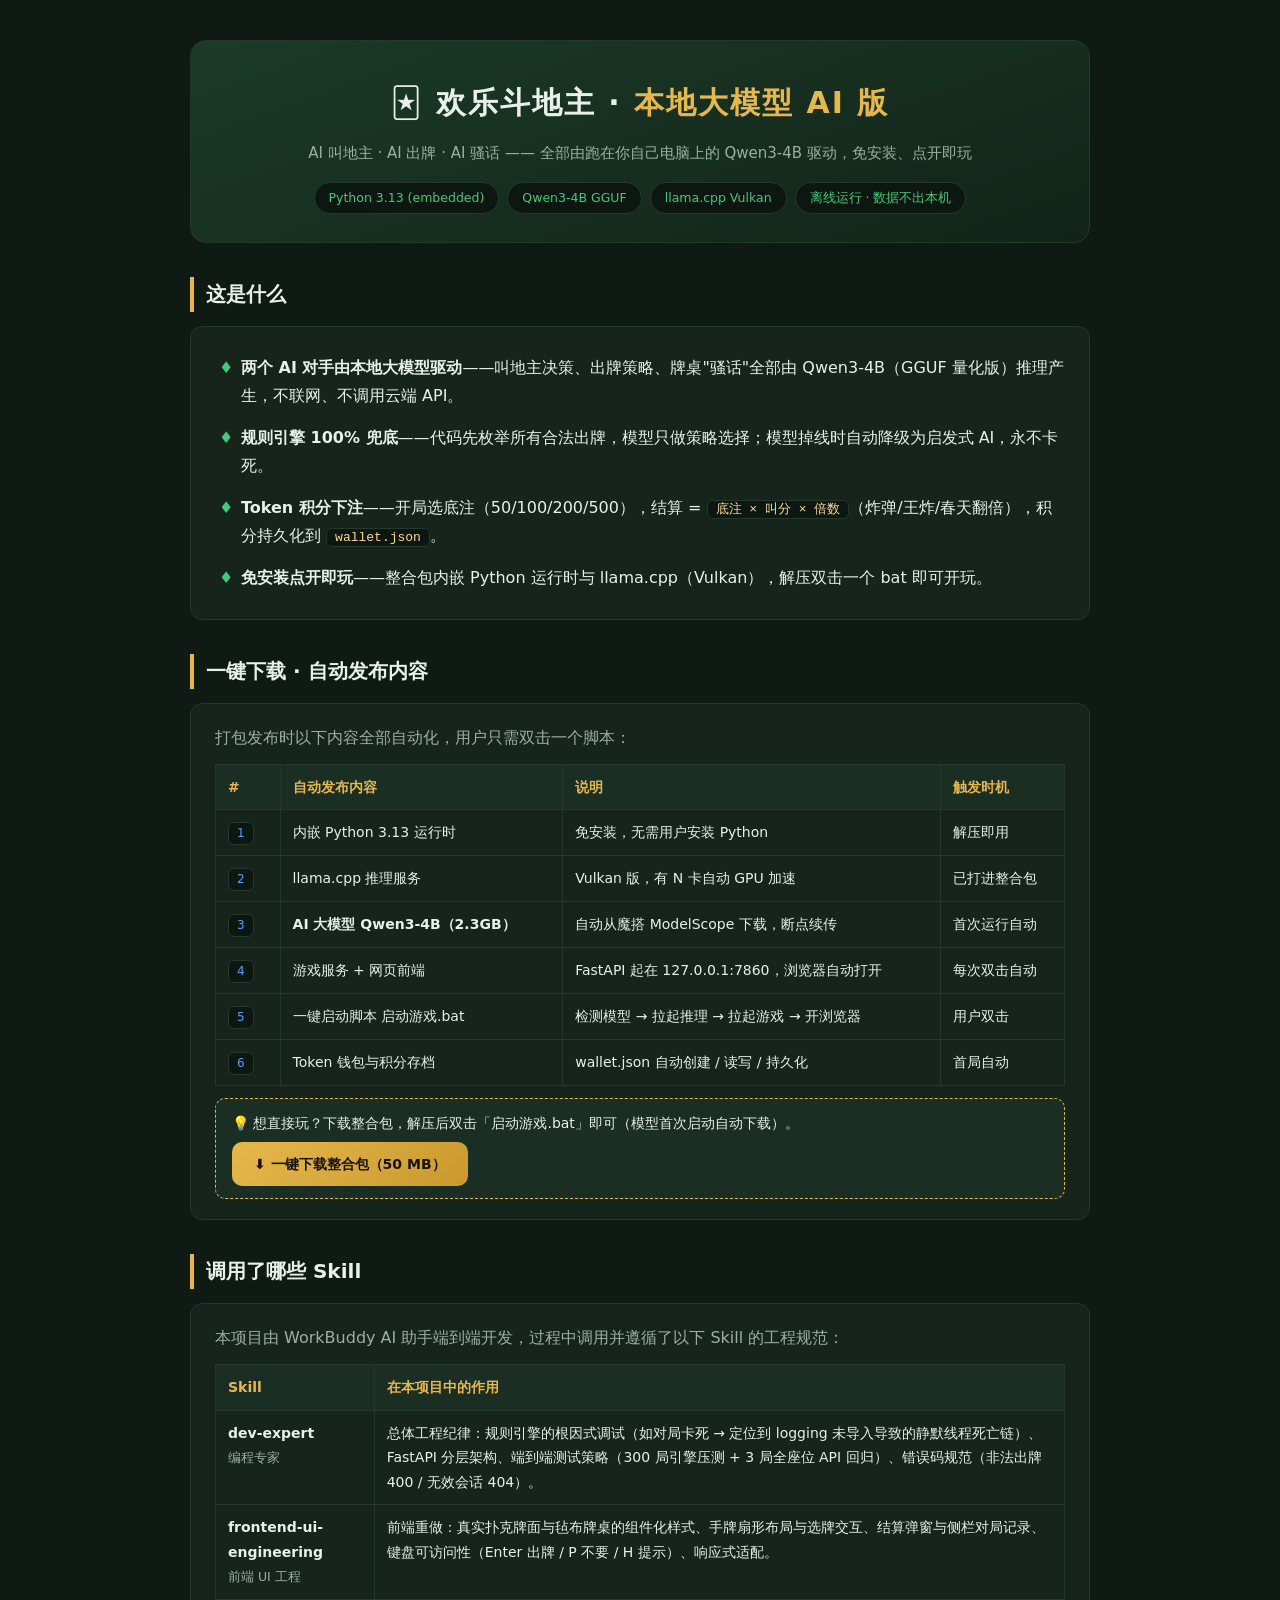
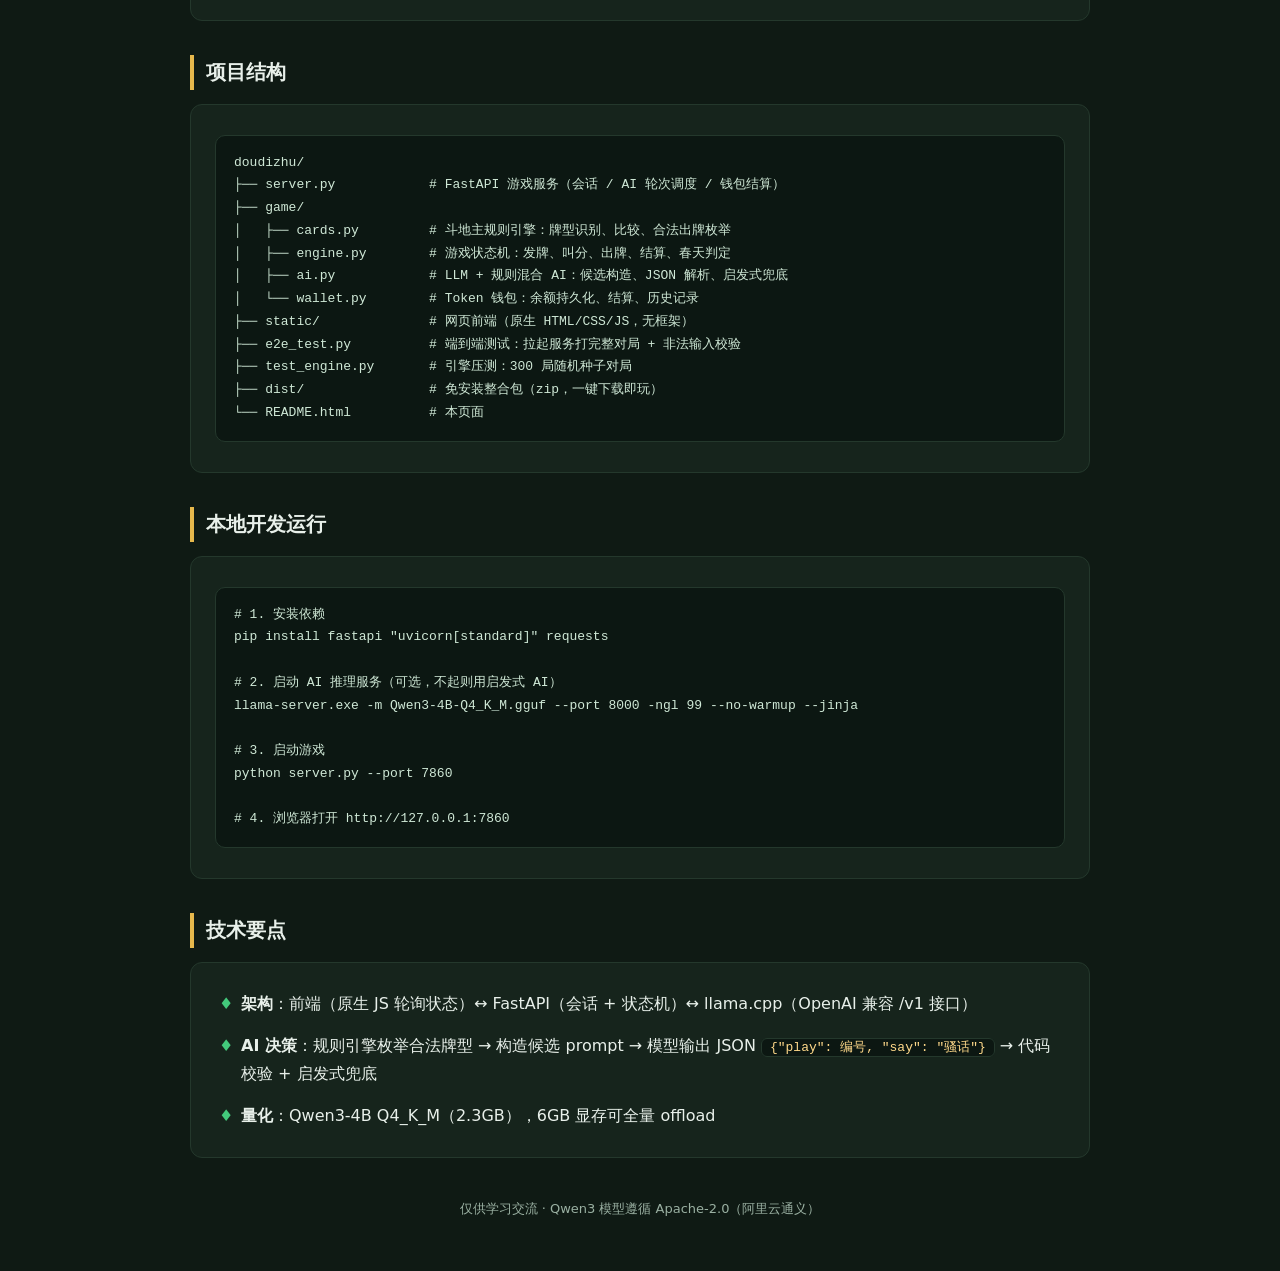
==== README.html @ 3fd72be3 "feat: 欢乐斗地主本地大模型AI版 - 规则引擎+LLM混合AI、Token积分系统、免安装整合包、README(MD+HTML)" ====
<!DOCTYPE html>
<html lang="zh-CN">
<head>
<meta charset="UTF-8">
<meta name="viewport" content="width=device-width, initial-scale=1.0">
<title>欢乐斗地主 · 本地大模型 AI 版</title>
<style>
  :root{
    --bg:#0f1a14; --panel:#16241c; --line:#24382c; --fg:#e8f0ea; --muted:#9ab0a2;
    --gold:#e6b84c; --green:#43c97b; --accent:#4ea1ff;
  }
  *{box-sizing:border-box;margin:0;padding:0}
  body{background:var(--bg);color:var(--fg);font-family:"Microsoft YaHei",system-ui,sans-serif;line-height:1.75;padding:40px 16px}
  .wrap{max-width:900px;margin:0 auto}
  header{text-align:center;padding:36px 20px 28px;background:linear-gradient(160deg,#1b3a28,#122419);border:1px solid var(--line);border-radius:16px;margin-bottom:28px}
  h1{font-size:30px;letter-spacing:2px}
  h1 .em{color:var(--gold)}
  .tagline{color:var(--muted);margin-top:10px;font-size:15px}
  .badges{margin-top:16px;display:flex;gap:8px;justify-content:center;flex-wrap:wrap}
  .badge{background:#0c1712;border:1px solid var(--line);border-radius:999px;padding:4px 14px;font-size:12.5px;color:var(--green)}
  h2{font-size:20px;margin:34px 0 14px;padding-left:12px;border-left:4px solid var(--gold)}
  .card{background:var(--panel);border:1px solid var(--line);border-radius:12px;padding:20px 24px;margin-bottom:14px}
  ul.feat{list-style:none}
  ul.feat li{padding:7px 0 7px 26px;position:relative}
  ul.feat li::before{content:"♦";position:absolute;left:4px;color:var(--green)}
  table{width:100%;border-collapse:collapse;font-size:14px}
  th,td{border:1px solid var(--line);padding:10px 12px;text-align:left;vertical-align:top}
  th{background:#1b2e23;color:var(--gold);font-weight:600;white-space:nowrap}
  td .n{display:inline-block;background:#0c1712;border:1px solid var(--line);color:var(--accent);border-radius:6px;padding:0 8px;margin-right:6px;font-size:12px}
  code,.path{background:#0c1712;border:1px solid var(--line);border-radius:6px;padding:1px 8px;font-family:Consolas,monospace;font-size:13px;color:#ffd98a}
  pre{background:#0c1712;border:1px solid var(--line);border-radius:10px;padding:16px 18px;overflow-x:auto;font-family:Consolas,monospace;font-size:13px;color:#cfe8d6;margin:10px 0}
  .tip{background:#1b2e23;border:1px dashed var(--gold);border-radius:10px;padding:12px 16px;font-size:14px;margin-top:12px}
  .dl{display:inline-block;background:linear-gradient(135deg,#e6b84c,#c9992e);color:#1a1206;font-weight:700;text-decoration:none;border-radius:10px;padding:10px 22px;margin-top:6px}
  footer{text-align:center;color:var(--muted);font-size:13px;margin:40px 0 10px}
</style>
</head>
<body>
<div class="wrap">

  <header>
    <h1>🃏 欢乐斗地主 · <span class="em">本地大模型 AI 版</span></h1>
    <p class="tagline">AI 叫地主 · AI 出牌 · AI 骚话 —— 全部由跑在你自己电脑上的 Qwen3-4B 驱动，免安装、点开即玩</p>
    <div class="badges">
      <span class="badge">Python 3.13 (embedded)</span>
      <span class="badge">Qwen3-4B GGUF</span>
      <span class="badge">llama.cpp Vulkan</span>
      <span class="badge">离线运行 · 数据不出本机</span>
    </div>
  </header>

  <h2>这是什么</h2>
  <div class="card">
    <ul class="feat">
      <li><b>两个 AI 对手由本地大模型驱动</b>——叫地主决策、出牌策略、牌桌"骚话"全部由 Qwen3-4B（GGUF 量化版）推理产生，不联网、不调用云端 API。</li>
      <li><b>规则引擎 100% 兜底</b>——代码先枚举所有合法出牌，模型只做策略选择；模型掉线时自动降级为启发式 AI，永不卡死。</li>
      <li><b>Token 积分下注</b>——开局选底注（50/100/200/500），结算 = <code>底注 × 叫分 × 倍数</code>（炸弹/王炸/春天翻倍），积分持久化到 <code>wallet.json</code>。</li>
      <li><b>免安装点开即玩</b>——整合包内嵌 Python 运行时与 llama.cpp（Vulkan），解压双击一个 bat 即可开玩。</li>
    </ul>
  </div>

  <h2>一键下载 · 自动发布内容</h2>
  <div class="card">
    <p style="color:var(--muted);margin-bottom:12px">打包发布时以下内容全部自动化，用户只需双击一个脚本：</p>
    <table>
      <tr><th>#</th><th>自动发布内容</th><th>说明</th><th>触发时机</th></tr>
      <tr><td><span class="n">1</span></td><td>内嵌 Python 3.13 运行时</td><td>免安装，无需用户安装 Python</td><td>解压即用</td></tr>
      <tr><td><span class="n">2</span></td><td>llama.cpp 推理服务</td><td>Vulkan 版，有 N 卡自动 GPU 加速</td><td>已打进整合包</td></tr>
      <tr><td><span class="n">3</span></td><td><b>AI 大模型 Qwen3-4B（2.3GB）</b></td><td>自动从魔搭 ModelScope 下载，断点续传</td><td>首次运行自动</td></tr>
      <tr><td><span class="n">4</span></td><td>游戏服务 + 网页前端</td><td>FastAPI 起在 127.0.0.1:7860，浏览器自动打开</td><td>每次双击自动</td></tr>
      <tr><td><span class="n">5</span></td><td>一键启动脚本 启动游戏.bat</td><td>检测模型 → 拉起推理 → 拉起游戏 → 开浏览器</td><td>用户双击</td></tr>
      <tr><td><span class="n">6</span></td><td>Token 钱包与积分存档</td><td>wallet.json 自动创建 / 读写 / 持久化</td><td>首局自动</td></tr>
    </table>
    <div class="tip">💡 想直接玩？下载整合包，解压后双击「启动游戏.bat」即可（模型首次启动自动下载）。<br>
      <a class="dl" href="dist/%E6%AC%A2%E4%B9%90%E6%96%97%E5%9C%B0%E4%B8%BBAI%E7%89%88_%E5%85%8D%E5%AE%89%E8%A3%85%E6%95%B4%E5%90%88%E5%8C%85.zip">⬇ 一键下载整合包（50 MB）</a></div>
  </div>

  <h2>调用了哪些 Skill</h2>
  <div class="card">
    <p style="color:var(--muted);margin-bottom:12px">本项目由 WorkBuddy AI 助手端到端开发，过程中调用并遵循了以下 Skill 的工程规范：</p>
    <table>
      <tr><th>Skill</th><th>在本项目中的作用</th></tr>
      <tr>
        <td><b>dev-expert</b><br><span style="color:var(--muted);font-size:12.5px">编程专家</span></td>
        <td>总体工程纪律：规则引擎的根因式调试（如对局卡死 → 定位到 logging 未导入导致的静默线程死亡链）、FastAPI 分层架构、端到端测试策略（300 局引擎压测 + 3 局全座位 API 回归）、错误码规范（非法出牌 400 / 无效会话 404）。</td>
      </tr>
      <tr>
        <td><b>frontend-ui-engineering</b><br><span style="color:var(--muted);font-size:12.5px">前端 UI 工程</span></td>
        <td>前端重做：真实扑克牌面与毡布牌桌的组件化样式、手牌扇形布局与选牌交互、结算弹窗与侧栏对局记录、键盘可访问性（Enter 出牌 / P 不要 / H 提示）、响应式适配。</td>
      </tr>
    </table>
  </div>

  <h2>项目结构</h2>
  <div class="card"><pre>doudizhu/
├── server.py            # FastAPI 游戏服务（会话 / AI 轮次调度 / 钱包结算）
├── game/
│   ├── cards.py         # 斗地主规则引擎：牌型识别、比较、合法出牌枚举
│   ├── engine.py        # 游戏状态机：发牌、叫分、出牌、结算、春天判定
│   ├── ai.py            # LLM + 规则混合 AI：候选构造、JSON 解析、启发式兜底
│   └── wallet.py        # Token 钱包：余额持久化、结算、历史记录
├── static/              # 网页前端（原生 HTML/CSS/JS，无框架）
├── e2e_test.py          # 端到端测试：拉起服务打完整对局 + 非法输入校验
├── test_engine.py       # 引擎压测：300 局随机种子对局
├── dist/                # 免安装整合包（zip，一键下载即玩）
└── README.html          # 本页面</pre></div>

  <h2>本地开发运行</h2>
  <div class="card"><pre># 1. 安装依赖
pip install fastapi "uvicorn[standard]" requests

# 2. 启动 AI 推理服务（可选，不起则用启发式 AI）
llama-server.exe -m Qwen3-4B-Q4_K_M.gguf --port 8000 -ngl 99 --no-warmup --jinja

# 3. 启动游戏
python server.py --port 7860

# 4. 浏览器打开 http://127.0.0.1:7860</pre></div>

  <h2>技术要点</h2>
  <div class="card">
    <ul class="feat">
      <li><b>架构</b>：前端（原生 JS 轮询状态）↔ FastAPI（会话 + 状态机）↔ llama.cpp（OpenAI 兼容 /v1 接口）</li>
      <li><b>AI 决策</b>：规则引擎枚举合法牌型 → 构造候选 prompt → 模型输出 JSON <code>{"play": 编号, "say": "骚话"}</code> → 代码校验 + 启发式兜底</li>
      <li><b>量化</b>：Qwen3-4B Q4_K_M（2.3GB），6GB 显存可全量 offload</li>
    </ul>
  </div>

  <footer>仅供学习交流 · Qwen3 模型遵循 Apache-2.0（阿里云通义）</footer>
</div>
</body>
</html>
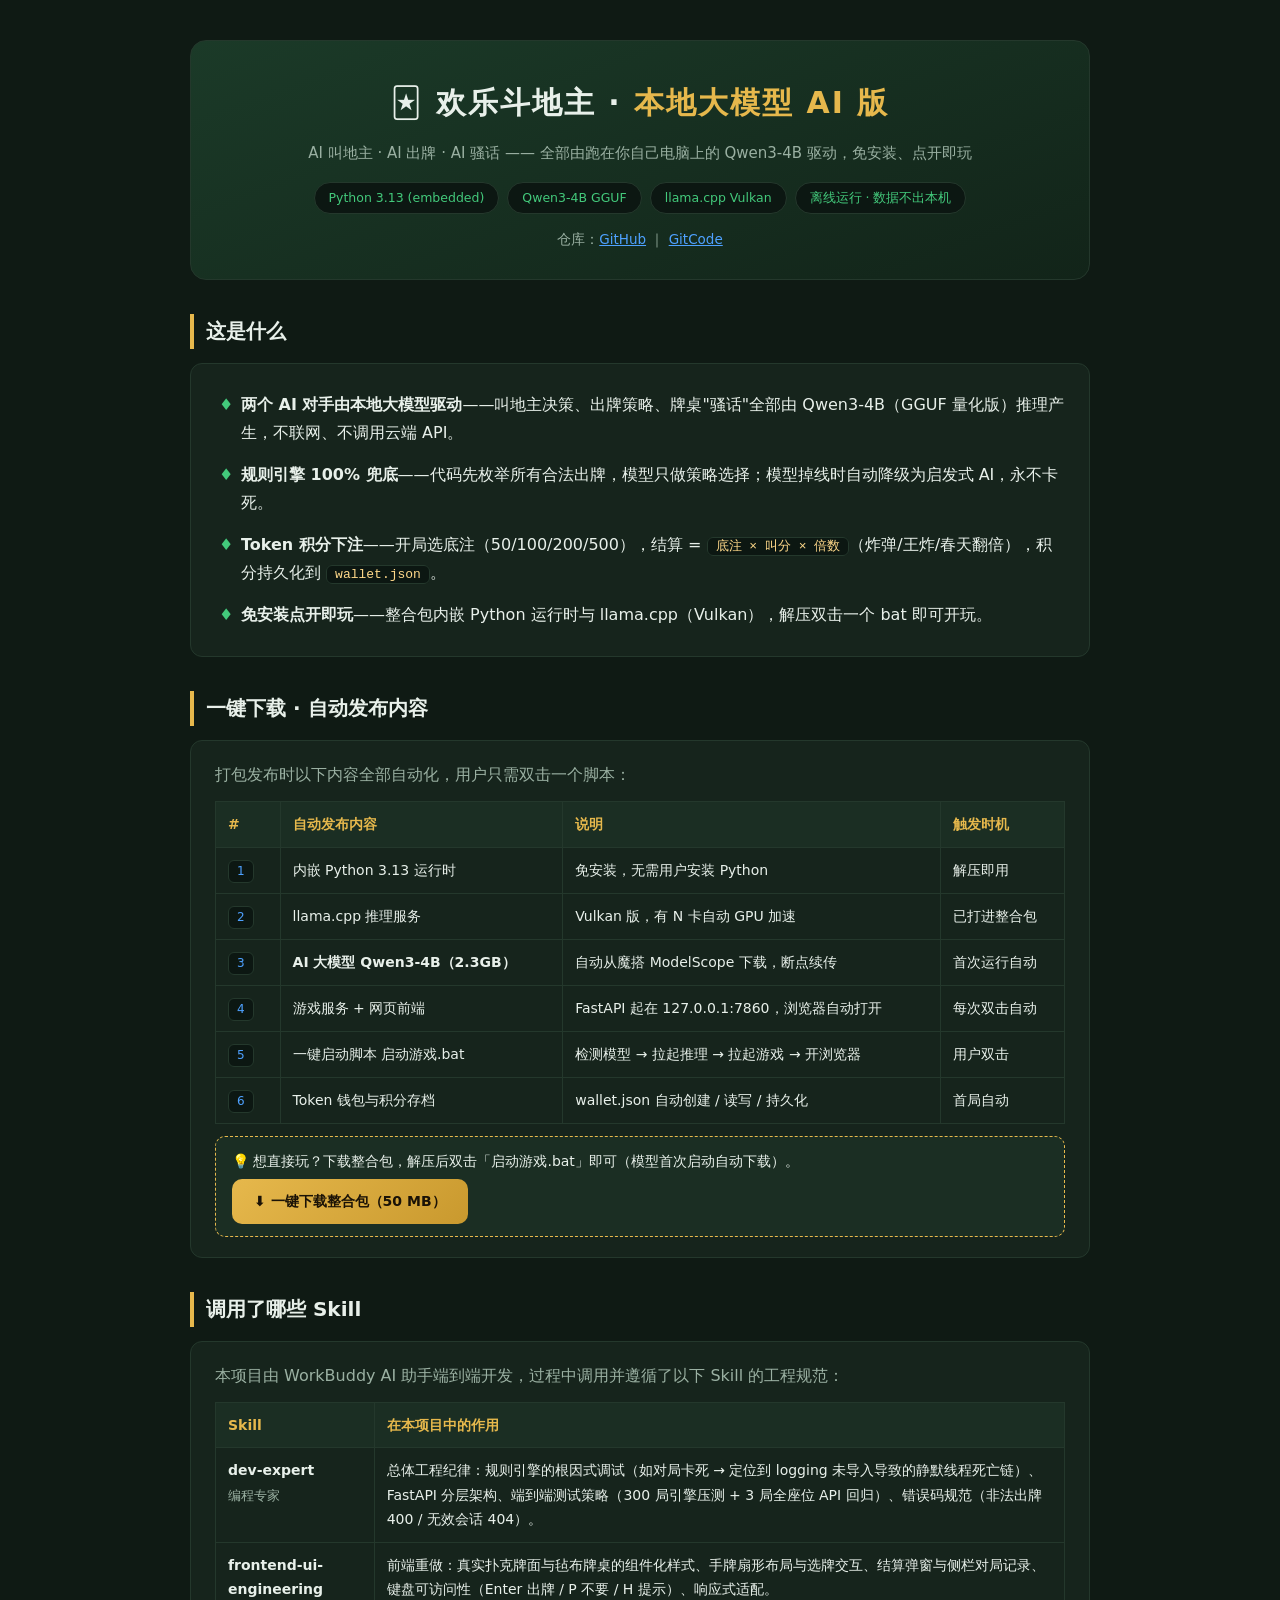
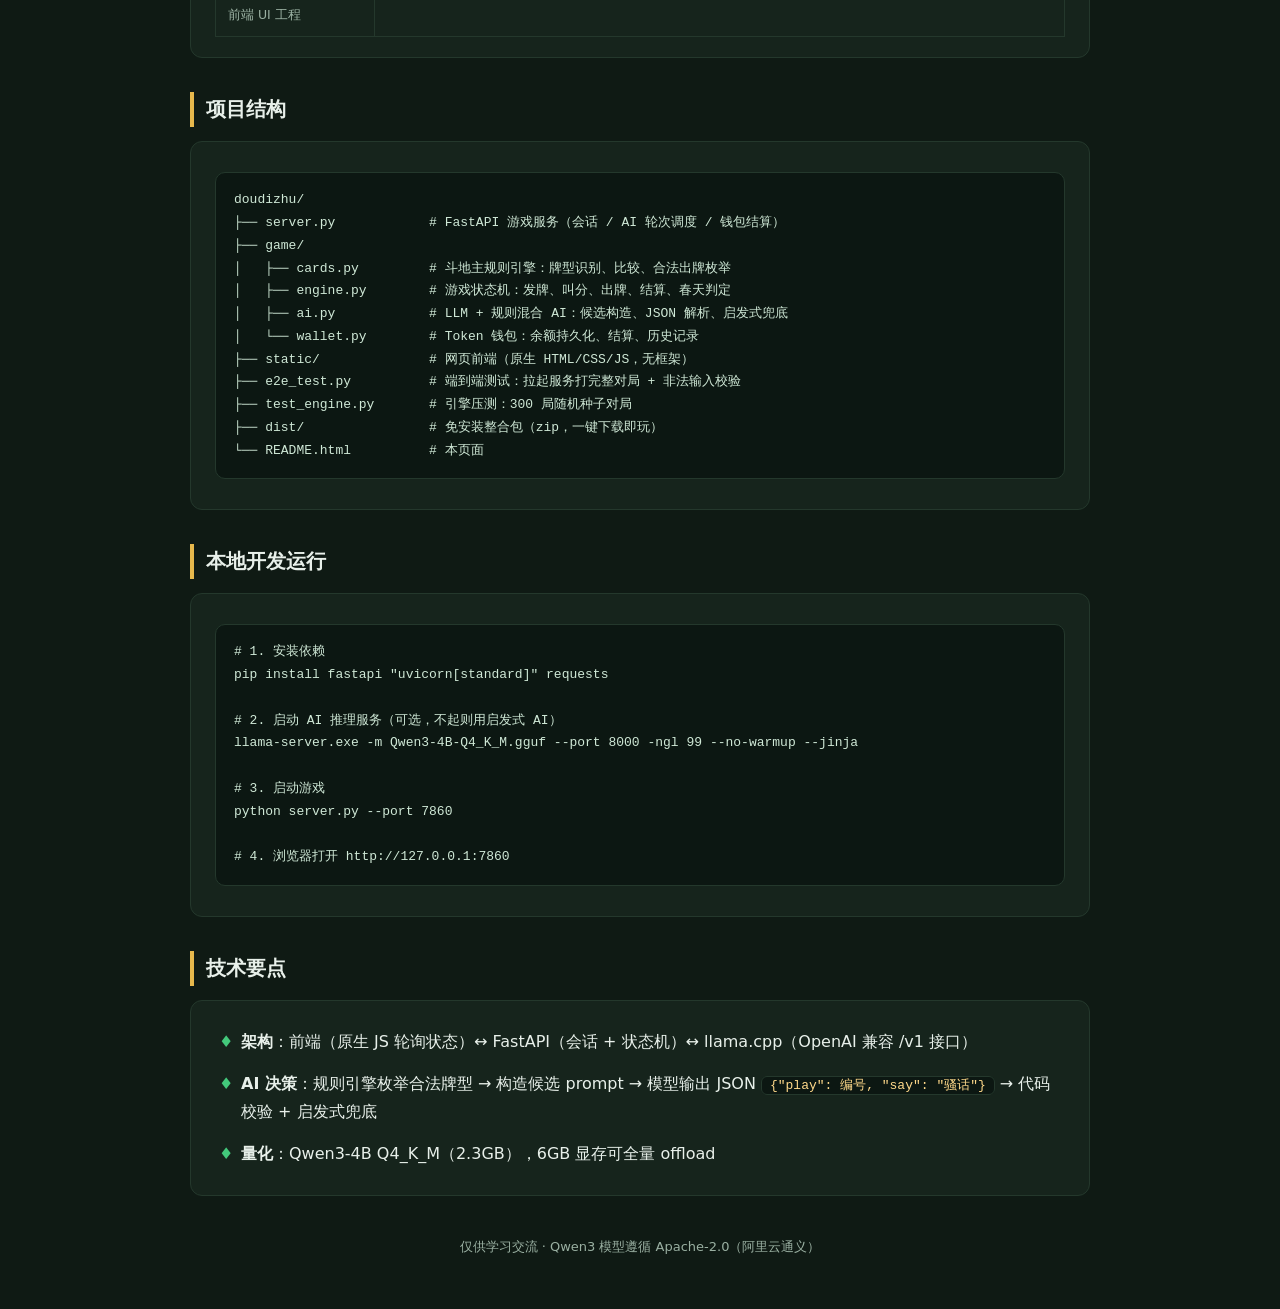
==== commit 98f15472: "docs: README 补充 GitHub / GitCode 仓库地址" ====
--- a/README.html
+++ b/README.html
@@ -45,6 +45,10 @@
       <span class="badge">Qwen3-4B GGUF</span>
       <span class="badge">llama.cpp Vulkan</span>
       <span class="badge">离线运行 · 数据不出本机</span>
+    </div>
+    <div style="margin-top:14px;font-size:13.5px;color:var(--muted)">
+      仓库：<a href="https://github.com/mw2wbyys6t-sudo/doudizhu-ai" style="color:var(--accent)">GitHub</a>
+      ｜ <a href="https://gitcode.com/gcw_VNt8FmMN/121" style="color:var(--accent)">GitCode</a>
     </div>
   </header>
 
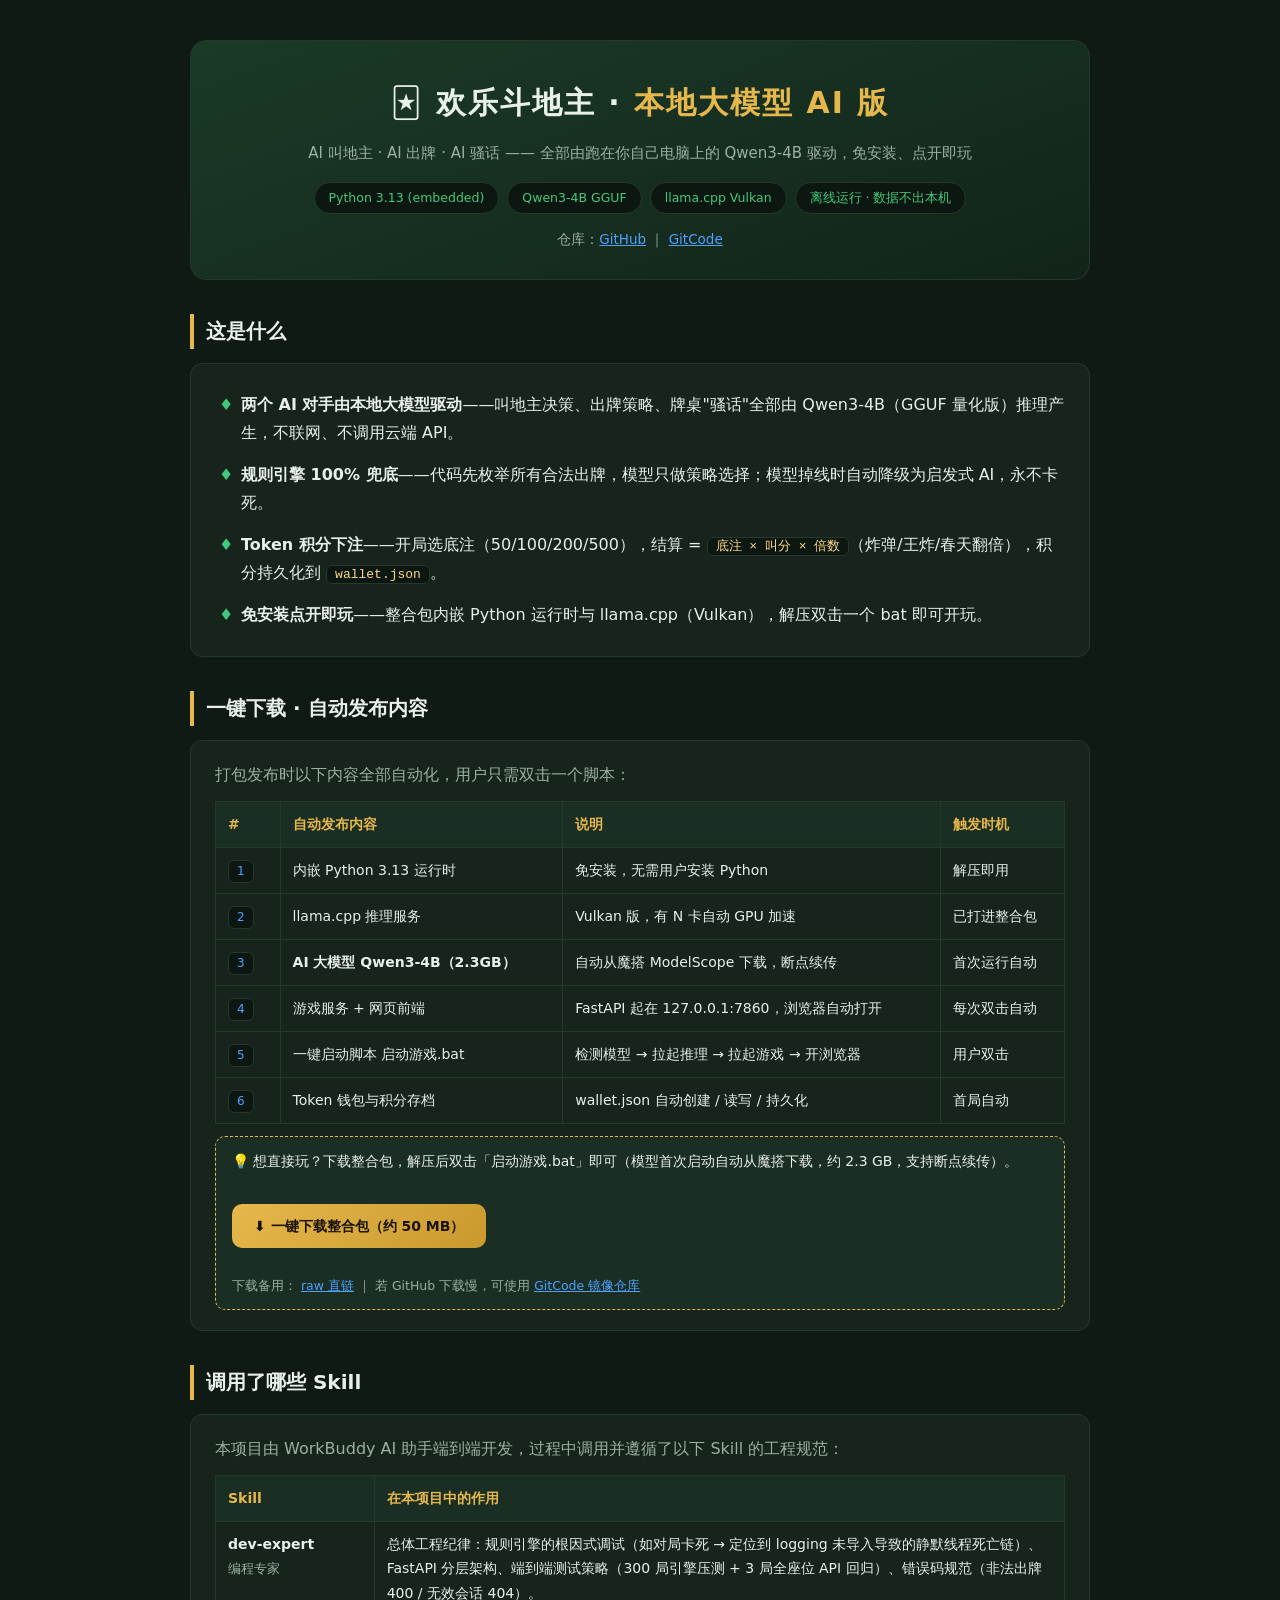
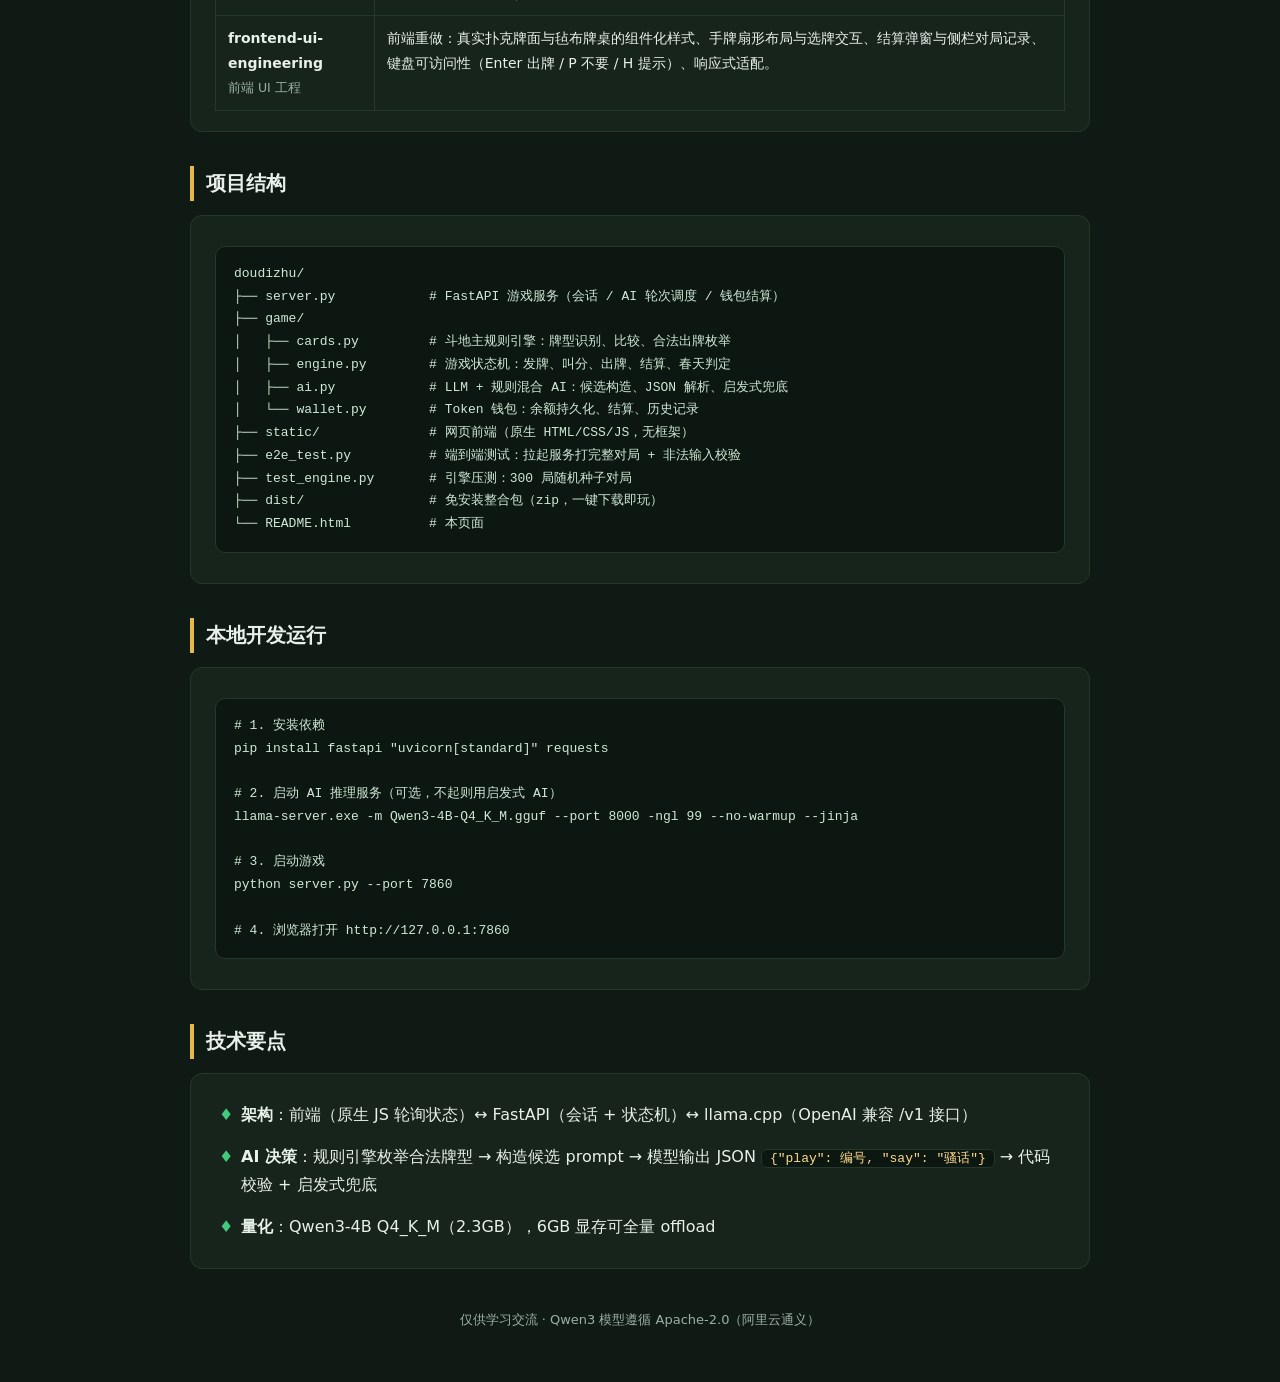
==== commit 00c5a703: "feat: 分析仓库并提供可下载使用方案 Co-authored-by: traeagent <traeagent@users.noreply.github.com>" ====
--- a/README.html
+++ b/README.html
@@ -74,8 +74,17 @@
       <tr><td><span class="n">5</span></td><td>一键启动脚本 启动游戏.bat</td><td>检测模型 → 拉起推理 → 拉起游戏 → 开浏览器</td><td>用户双击</td></tr>
       <tr><td><span class="n">6</span></td><td>Token 钱包与积分存档</td><td>wallet.json 自动创建 / 读写 / 持久化</td><td>首局自动</td></tr>
     </table>
-    <div class="tip">💡 想直接玩？下载整合包，解压后双击「启动游戏.bat」即可（模型首次启动自动下载）。<br>
-      <a class="dl" href="dist/%E6%AC%A2%E4%B9%90%E6%96%97%E5%9C%B0%E4%B8%BBAI%E7%89%88_%E5%85%8D%E5%AE%89%E8%A3%85%E6%95%B4%E5%90%88%E5%8C%85.zip">⬇ 一键下载整合包（50 MB）</a></div>
+    <div class="tip">
+      💡 想直接玩？下载整合包，解压后双击「启动游戏.bat」即可（模型首次启动自动从魔搭下载，约 2.3 GB，支持断点续传）。
+      <br><br>
+      <a class="dl" href="https://github.com/mw2wbyys6t-sudo/doudizhu-ai/raw/main/dist/%E6%AC%A2%E4%B9%90%E6%96%97%E5%9C%B0%E4%B8%BBAI%E7%89%88_%E5%85%8D%E5%AE%89%E8%A3%85%E6%95%B4%E5%90%88%E5%8C%85.zip" download target="_blank" rel="noopener">⬇ 一键下载整合包（约 50 MB）</a>
+      <br><br>
+      <span style="font-size:12.5px;color:var(--muted)">
+        下载备用：
+        <a href="https://raw.githubusercontent.com/mw2wbyys6t-sudo/doudizhu-ai/main/dist/%E6%AC%A2%E4%B9%90%E6%96%97%E5%9C%B0%E4%B8%BBAI%E7%89%88_%E5%85%8D%E5%AE%89%E8%A3%85%E6%95%B4%E5%90%88%E5%8C%85.zip" style="color:var(--accent)">raw 直链</a>
+        ｜ 若 GitHub 下载慢，可使用 <a href="https://gitcode.com/gcw_VNt8FmMN/121" style="color:var(--accent)">GitCode 镜像仓库</a>
+      </span>
+    </div>
   </div>
 
   <h2>调用了哪些 Skill</h2>
